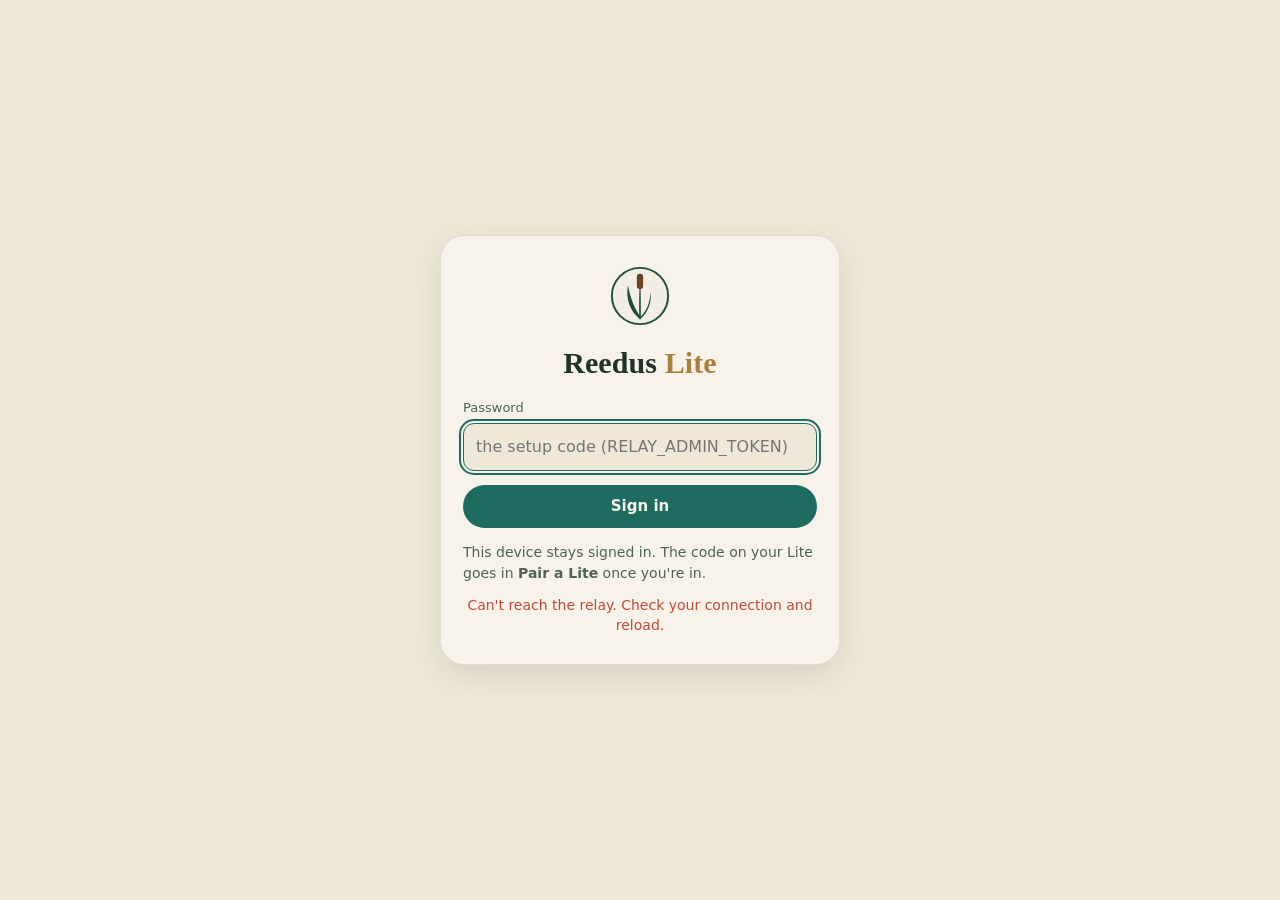
==== ReedusLiteS3/web/index.html @ 8d00c837 "mirror" ====
<!DOCTYPE html>
<html lang="en">
<head>
<meta charset="UTF-8">
<meta name="viewport" content="width=device-width, initial-scale=1.0, viewport-fit=cover">
<meta name="theme-color" content="#0C1510">
<meta name="mobile-web-app-capable" content="yes">
<meta name="apple-mobile-web-app-capable" content="yes">
<meta name="apple-mobile-web-app-status-bar-style" content="black-translucent">
<meta name="apple-mobile-web-app-title" content="Reedus Lite">
<!-- where the relay is when this page isn't served by the relay itself (e.g. reedos.vercel.app) -->
<meta name="relay" content="relay-production-228857fe.up.railway.app">
<link rel="manifest" href="manifest.webmanifest">
<link rel="icon" href="icon.svg" type="image/svg+xml">
<link rel="icon" href="favicon-32.png" type="image/png" sizes="32x32">
<!-- iPhone/iPad home screen: iOS ignores SVG here, so a 180px PNG (it rounds the corners itself) -->
<link rel="apple-touch-icon" href="apple-touch-icon.png" sizes="180x180">
<title>Reedus Lite</title>
<link rel="stylesheet" href="app.css">
</head>
<body>

<svg width="0" height="0" style="position:absolute" aria-hidden="true">
  <defs>
    <symbol id="badge" viewBox="14 14 132 132">
      <circle cx="80" cy="80" r="58" fill="#F3EEE3" stroke="#1F4D3A" stroke-width="4"/>
      <path d="M80,128 C60,112 50,88 55,58 C61,88 70,108 81,123 Z" fill="#1F4D3A"/>
      <path d="M80,128 C96,115 104,96 102,72 C100,98 92,114 79,125 Z" fill="#1F4D3A"/>
      <path d="M78.5,128 C78,104 78.2,84 79,62 L81,62 C81.8,84 82,104 81.5,128 Z" fill="#1F4D3A"/>
      <rect x="73.5" y="34" width="13" height="32" rx="6.5" fill="#6B4226"/>
    </symbol>
    <symbol id="i-home" viewBox="0 0 24 24"><path d="M5.2 9.2 4.4 3.6l4.8 3M18.8 9.2l.8-5.6-4.8 3" fill="none" stroke="currentColor" stroke-width="1.8" stroke-linejoin="round"/><rect x="3.6" y="7" width="16.8" height="13" rx="4.4" fill="none" stroke="currentColor" stroke-width="1.8"/><rect x="8" y="11.4" width="1.9" height="3.2" rx=".9" fill="currentColor"/><rect x="14.1" y="11.4" width="1.9" height="3.2" rx=".9" fill="currentColor"/></symbol>
    <symbol id="i-chat" viewBox="0 0 24 24"><path d="M5 5h14a2 2 0 0 1 2 2v8.5a2 2 0 0 1-2 2h-7.6L7 21v-3.5H5a2 2 0 0 1-2-2V7a2 2 0 0 1 2-2z" fill="none" stroke="currentColor" stroke-width="1.8" stroke-linejoin="round"/><circle cx="8.5" cy="11.3" r="1.2" fill="currentColor"/><circle cx="12" cy="11.3" r="1.2" fill="currentColor"/><circle cx="15.5" cy="11.3" r="1.2" fill="currentColor"/></symbol>
    <symbol id="i-coin" viewBox="0 0 24 24"><circle cx="12" cy="12" r="8.6" fill="none" stroke="currentColor" stroke-width="1.8"/><path d="M14.6 9.2c-.4-.9-1.4-1.5-2.6-1.5-1.5 0-2.6.8-2.6 2s1 1.7 2.6 2.1c1.7.4 2.7 1 2.7 2.2s-1.2 2.1-2.7 2.1c-1.3 0-2.4-.6-2.8-1.6M12 6v1.7M12 16.1v1.9" fill="none" stroke="currentColor" stroke-width="1.6" stroke-linecap="round"/></symbol>
    <symbol id="i-gear" viewBox="0 0 24 24"><circle cx="12" cy="12" r="3.2" fill="none" stroke="currentColor" stroke-width="1.8"/><path d="M12 2.8v2.6M12 18.6v2.6M2.8 12h2.6M18.6 12h2.6M5.5 5.5l1.9 1.9M16.6 16.6l1.9 1.9M18.5 5.5l-1.9 1.9M7.4 16.6l-1.9 1.9" stroke="currentColor" stroke-width="1.8" stroke-linecap="round"/></symbol>
    <symbol id="i-chev" viewBox="0 0 24 24"><path d="m9.5 5.5 6.5 6.5-6.5 6.5" fill="none" stroke="currentColor" stroke-width="2.2" stroke-linecap="round" stroke-linejoin="round"/></symbol>
    <symbol id="i-check" viewBox="0 0 24 24"><path d="m5.5 12.5 4.2 4.2 8.8-9.4" fill="none" stroke="currentColor" stroke-width="2.6" stroke-linecap="round" stroke-linejoin="round"/></symbol>
    <symbol id="i-x" viewBox="0 0 24 24"><path d="M6.5 6.5l11 11M17.5 6.5l-11 11" stroke="currentColor" stroke-width="2.2" stroke-linecap="round"/></symbol>
    <symbol id="i-send" viewBox="0 0 24 24"><path d="M4 12 20 4l-4 16-4-7z" fill="currentColor"/></symbol>
  </defs>
</svg>

<!-- ============ before signing in ============ -->
<div id="gate" class="gate" hidden>
  <div class="gate-card">
    <svg class="gate-badge" aria-hidden="true"><use href="#badge"/></svg>
    <h1>Reedus <span class="gold">Lite</span></h1>

    <!-- a brand-new relay -->
    <form id="g-setup" class="g-pane" hidden>
      <p class="lead">Welcome. Make the first account on this relay; it becomes the owner.</p>
      <label class="field"><span>Your name</span>
        <input id="g-setup-name" maxlength="40" autocomplete="name" placeholder="What Lite should call you"></label>
      <label class="field" id="g-setup-code-row"><span>Setup code</span>
        <input id="g-setup-code" type="password" autocomplete="off" spellcheck="false"
               placeholder="RELAY_ADMIN_TOKEN from Railway"></label>
      <button class="cta wide" type="submit">Create my account</button>
    </form>

    <!-- an invite link -->
    <form id="g-join" class="g-pane" hidden>
      <p class="lead">You've been invited to use Reedus Lite with your own account.</p>
      <label class="field"><span>Your name</span>
        <input id="g-join-name" maxlength="40" autocomplete="name" placeholder="What Lite should call you"></label>
      <button class="cta wide" type="submit">Join</button>
    </form>

    <!-- signing in -->
    <form id="g-signin" class="g-pane" hidden>
      <label class="field"><span>Password</span>
        <input id="g-owner-code" type="password" autocomplete="current-password" spellcheck="false"
               placeholder="the setup code (RELAY_ADMIN_TOKEN)"></label>
      <button class="cta wide" type="submit">Sign in</button>
      <p class="note">This device stays signed in. The code on your Lite goes in
        <b>Pair a Lite</b> once you're in.</p>
    </form>

    <p class="g-err" id="g-err" role="alert"></p>
  </div>
</div>

<!-- ============ signed in ============ -->
<div id="shell" hidden>
  <header class="top">
    <svg class="top-badge" aria-hidden="true"><use href="#badge"/></svg>
    <span class="top-word">Reedus <span class="gold">Lite</span></span>
    <span class="conn" id="conn" title="Connection to the relay"><i></i></span>
    <button class="bal-pill" id="bal-pill" data-go="credit" type="button">$0.00</button>
  </header>

  <nav class="tabs" aria-label="Sections">
    <button class="tab" data-go="home" type="button"><svg><use href="#i-home"/></svg><span>Home</span></button>
    <button class="tab" data-go="chat" type="button"><svg><use href="#i-chat"/></svg><span>Chat</span></button>
    <button class="tab" data-go="credit" type="button"><svg><use href="#i-coin"/></svg><span>Credit</span></button>
    <button class="tab" data-go="settings" type="button"><svg><use href="#i-gear"/></svg><span>Settings</span></button>
  </nav>

  <main id="main">
    <!-- HOME -->
    <section class="view" id="v-home">
      <h2 class="hello" id="hello">Hi</h2>

      <div class="card setup" id="setup" hidden>
        <div class="card-head"><h3>Getting set up</h3><span class="pill" id="setup-count"></span></div>
        <p class="note" id="setup-wait" hidden>The relay's owner is still adding its keys. You can pair your Lite now; it starts talking once they're done.</p>
        <ol class="steps" id="setup-steps"></ol>
      </div>

      <div class="row-head"><h3>Your Lites</h3><button class="cta small" id="pair-open" type="button">+ Pair a Lite</button></div>
      <div id="lites" class="lites"></div>
    </section>

    <!-- CHAT -->
    <section class="view" id="v-chat">
      <div class="chat-thread" id="thread">
        <div class="chat-empty" id="chat-empty">
          <svg aria-hidden="true"><use href="#badge"/></svg>
          <p>Type to Reedus. Same brain and memory as talking to your Lite.</p>
        </div>
      </div>
      <form class="chat-form" id="chat-form" autocomplete="off">
        <input id="chat-input" placeholder="Message Reedus" maxlength="500" enterkeyhint="send">
        <button class="send" type="submit" aria-label="Send"><svg><use href="#i-send"/></svg></button>
      </form>
    </section>

    <!-- CREDIT -->
    <section class="view" id="v-credit">
      <div class="card balance-card" id="balance-card">
        <span class="label">Credit left</span>
        <b class="big" id="balance">$0.00</b>
        <p class="note" id="balance-note">Every reply costs about a cent: thinking, his voice, and hearing you.</p>
      </div>

      <div class="card" id="pay-card">
        <h3>Add credit</h3>
        <div class="chips" id="amounts" role="group" aria-label="Amount"></div>
        <label class="switch" id="save-row" hidden><input type="checkbox" id="save-card"><span class="track"></span>
          <span>Save my card and refill automatically when I run low</span></label>
        <button class="cta gold wide" id="pay" type="button">Pay</button>
        <p class="note" id="pay-out"></p>
        <p class="note" id="pay-off" hidden></p>
      </div>

      <div class="card" id="auto-card" hidden>
        <div class="card-head"><h3>Auto refill</h3>
          <label class="switch"><input type="checkbox" id="auto-on"><span class="track"></span></label></div>
        <p class="auto-line">When I'm under <select id="auto-below" aria-label="Threshold"></select>, add <select id="auto-amount" aria-label="Amount"></select></p>
        <p class="note"><span id="card-chip"></span> · <button class="link-btn" id="card-forget" type="button">Remove card</button></p>
        <p class="warn" id="auto-failed" hidden></p>
      </div>

      <div class="card" id="manual-card" hidden>
        <h3>Add credit by hand <small>owner</small></h3>
        <p class="note">For yourself or anyone on this relay, without a card payment.</p>
        <div class="inline">
          <select id="manual-who" aria-label="Who"></select>
          <input id="manual-usd" type="number" min="1" max="1000" step="1" value="10" aria-label="Dollars">
          <button class="ghost-btn" id="manual-go" type="button">Add</button>
        </div>
      </div>

      <div class="card">
        <h3>Recent activity</h3>
        <ul class="ledger" id="ledger"></ul>
      </div>
    </section>

    <!-- SETTINGS -->
    <section class="view" id="v-settings">
      <div class="card" id="brain-card">
        <h3>AI model</h3>
        <p class="note" id="brain-now"></p>
        <div id="brain-pick">
          <label class="field"><span>Provider</span><select id="provider"></select></label>
          <label class="field"><span>Model</span><select id="model"></select></label>
          <label class="field" id="model-own-row" hidden><span>Model id</span>
            <input id="model-own" autocapitalize="off" spellcheck="false" placeholder="exact model id, e.g. claude-opus-5-5"></label>
          <p class="note" id="model-info"></p>
          <div class="inline"><button class="cta" id="brain-save" type="button">Use this model</button>
            <button class="ghost-btn small" id="model-test" type="button">Test speed</button>
            <button class="link-btn" id="models-more" type="button">Show every model my key can use</button></div>
          <p class="note" id="brain-out"></p>
        </div>
        <div class="field" id="think-row" hidden><span>Thinking before he answers</span>
          <div class="seg four" id="think-pick"><button type="button" data-val="fast">Fastest</button><button type="button" data-val="low">Low</button><button type="button" data-val="medium">Medium</button><button type="button" data-val="high">High</button></div></div>
        <p class="note" id="think-note"></p>
        <p class="note" id="brain-none" hidden>No AI key yet. The owner adds one under Service keys.</p>
      </div>

      <div class="card" id="listen-card">
        <h3>Listening</h3>
        <div class="field"><span>Mode</span>
          <div class="seg two" id="mode-pick"><button type="button" data-val="conversation">Conversation</button><button type="button" data-val="single">One question</button></div></div>
        <p class="note" id="mode-note"></p>
        <div class="field"><span>Wait after you stop talking</span>
          <div class="seg four" id="patience-pick"><button type="button" data-val="quick">Quick</button><button type="button" data-val="normal">Normal</button><button type="button" data-val="patient">Patient</button><button type="button" data-val="very">Longest</button></div></div>
        <p class="note" id="patience-note"></p>
        <div class="field"><span>Hearing his name: how sure he has to be</span>
          <label class="slider"><span>Needs</span><input type="range" min="60" max="95" step="1" id="wake-cut"><b id="wake-cut-v"></b></label></div>
        <p class="note" id="wake-note"></p>
        <p class="note" id="wake-near"></p>
        <div class="field"><span>Who he turns to</span>
          <div class="seg" id="head-pick"><button type="button" data-val="close">Close</button><button type="button" data-val="normal">Normal</button><button type="button" data-val="anyone">Anyone</button></div></div>
        <p class="note" id="head-note"></p>
      </div>

      <div class="card" id="say-card">
        <h3>Things you can say</h3>
        <p class="note">Say his name first. A phrase only counts on its own: at the start of what you say, or after a comma or "and" at the end. So "I think so" or "my search history" won't set anything off.</p>
        <dl class="says">
          <dt>Stop listening</dt><dd>&ldquo;Stop&rdquo; &middot; &ldquo;Never mind&rdquo; &middot; &ldquo;Shut up&rdquo; &middot; &ldquo;I wasn't talking to you&rdquo;</dd>
          <dt>Think hard, for one question</dt><dd>&ldquo;Think about this before you answer&rdquo; &middot; &ldquo;Think hard about this&rdquo; &middot; &ldquo;Think it through&rdquo; &middot; &ldquo;Take your time with this one&rdquo;</dd>
          <dt>Search the web, for one question</dt><dd>&ldquo;Search the internet&rdquo; &middot; &ldquo;Look it up&rdquo; &middot; &ldquo;Google it&rdquo; &middot; &ldquo;Search for&hellip;&rdquo; &middot; &ldquo;Look up&hellip;&rdquo;</dd>
          <dt>Both</dt><dd>&ldquo;Think about this before you answer and search the internet&rdquo;</dd>
          <dt>End the conversation</dt><dd>&ldquo;Bye&rdquo; &middot; &ldquo;That's all&rdquo; &middot; &ldquo;Go to sleep&rdquo;</dd>
        </dl>
        <p class="note">Say a think or search phrase on its own and he'll answer your next question that way. Or say it with the question: &ldquo;Think hard and look it up: is coffee bad for you?&rdquo; He still searches by himself when a question needs it, like scores, news or opening hours.</p>
        <p class="note bad" id="say-search-note"></p>
      </div>

      <div class="card" id="voice-card">
        <h3>Voice</h3>
        <p class="note" id="voice-now"></p>
        <label class="field"><span>Voice</span><select id="voice-pick"></select></label>
        <p class="note" id="voice-desc"></p>
        <div class="field"><span>Voice engine</span>
          <div class="seg two" id="voice-model"><button type="button" data-val="inworld-tts-2">Quality</button><button type="button" data-val="inworld-tts-2-flash">Fast</button></div></div>
        <p class="note" id="voice-model-note"></p>
        <label class="slider"><span>Speed</span><input type="range" min="0.7" max="1.3" step="0.05" id="voice-speed"><b id="voice-speed-v"></b></label>
        <div class="inline"><button class="ghost-btn" id="voice-play" type="button">&#9654; Hear it</button>
          <button class="cta" id="voice-save" type="button">Use this voice</button></div>
        <p class="note" id="voice-out"></p>
      </div>

      <div class="card" id="glance-card">
        <div class="card-head"><h3>Idle screen</h3></div>
        <label class="switch"><input type="checkbox" id="wx-on"><span class="track"></span>
          <span>Show the weather on his face while nobody's talking</span></label>
        <div id="wx-opts">
          <label class="field"><span>Where</span><input id="wx-place" maxlength="80" placeholder="Town, state (e.g. Blacksburg, VA)" autocomplete="address-level2"></label>
          <div class="inline"><div class="seg two" id="wx-unit"><button type="button" data-val="F">&deg;F</button><button type="button" data-val="C">&deg;C</button></div>
            <select id="wx-every" aria-label="How often"><option value="0">always, until you say his name</option><option value="60">every minute</option><option value="90">every 90 s</option><option value="180">every 3 min</option><option value="300">every 5 min</option></select></div>
          <button class="cta" id="wx-save" type="button">Save</button>
        </div>
        <p class="note" id="wx-out"></p>
      </div>

      <div class="card" id="keys-card" hidden>
        <h3>Service keys <small>owner</small></h3>
        <p class="note">Lite needs three things: an <b>AI key</b> to think, a <b>Gemini or OpenAI key</b> to understand speech (one Gemini key covers both), and an <b>Inworld key</b> for his voice. Every provider bills per use, so add a card on their site first.</p>
        <div class="keys" id="keys"></div>
      </div>

      <div class="card" id="people-card" hidden>
        <h3>People <small>owner</small></h3>
        <p class="note">Everyone gets their own Lites, memory and credit.</p>
        <ul class="people" id="people"></ul>
        <button class="ghost-btn" id="invite" type="button">Invite someone</button>
        <div class="invite-out" id="invite-out" hidden>
          <code id="invite-link"></code>
          <button class="ghost-btn small" id="invite-copy" type="button">Copy</button>
          <p class="note">Works once, for 7 days.</p>
        </div>
      </div>

      <div class="card" id="memory-card">
        <h3>What Reedus remembers</h3>
        <p class="note">One fact per line. He adds to this himself as you talk.</p>
        <textarea id="notes" rows="6" placeholder="Nothing yet."></textarea>
        <div class="inline"><button class="cta" id="notes-save" type="button">Save</button>
          <button class="ghost-btn danger" id="forget" type="button">Forget everything</button></div>
        <p class="note" id="notes-out"></p>
      </div>

      <div class="card">
        <h3>This device</h3>
        <div class="field"><span>Theme</span>
          <div class="seg" id="theme">
            <button type="button" data-val="auto">Auto</button><button type="button" data-val="night">Dark</button><button type="button" data-val="day">Light</button>
          </div></div>
        <p class="note" id="who"></p>
        <button class="ghost-btn" id="signout" type="button">Sign out</button>
      </div>
    </section>
  </main>

  <!-- pair a Lite -->
  <div class="sheet-bg" id="pair" hidden>
    <form class="sheet" id="pair-form">
      <div class="card-head"><h3>Pair a Lite</h3><button class="icon-btn" type="button" data-close aria-label="Close"><svg><use href="#i-x"/></svg></button></div>
      <ol class="how">
        <li>Turn your Lite on. Once it's online its face flashes <b>PAIR</b>, then shows 6 digits in two rows.</li>
        <li>Type the top row, then the bottom row.</li>
      </ol>
      <input id="pair-code" class="code-input" inputmode="numeric" maxlength="7" placeholder="000000" aria-label="Pairing code" autocomplete="off">
      <label class="field"><span>Name it</span><input id="pair-name" maxlength="40" value="Desk Lite"></label>
      <button class="cta wide" type="submit">Pair</button>
      <p class="note" id="pair-out"></p>
    </form>
  </div>

  <!-- a Lite's controls: face, head, drawing, firmware -->
  <div class="sheet-bg" id="ctl" hidden>
    <div class="sheet ctl-sheet">
      <div class="card-head"><h3 id="ctl-title">Lite</h3><button class="icon-btn" type="button" data-close aria-label="Close"><svg><use href="#i-x"/></svg></button></div>
      <div class="seg four" id="ctl-tabs">
        <button type="button" data-tab="face">Face</button><button type="button" data-tab="head">Head</button><button type="button" data-tab="draw">Draw</button><button type="button" data-tab="fw">Update</button>
      </div>
      <p class="note bad" id="ctl-offline" hidden>This Lite is offline.</p>

      <div class="ctl-pane" id="ctl-face">
        <div class="expr-grid" id="expr-grid"></div>
        <p class="note">Preview a state</p>
        <div class="inline" id="state-row">
          <button class="ghost-btn small" data-state="listening" type="button">Listening</button>
          <button class="ghost-btn small" data-state="thinking" type="button">Thinking</button>
          <button class="ghost-btn small" data-state="sleep" type="button">Asleep</button>
          <button class="ghost-btn small" data-state="idle" type="button">Normal</button>
        </div>
      </div>

      <div class="ctl-pane" id="ctl-head" hidden>
        <svg id="look-dial" viewBox="0 0 260 150" aria-label="Tap where Lite should look">
          <path class="dial-track" d="M20 130 A110 110 0 0 1 240 130"/>
          <g id="dial-ticks"></g>
          <circle class="dial-doa" id="dial-doa" cx="130" cy="20" r="7" opacity="0"/>
          <g id="dial-needle"><path class="dial-needle" d="M130 130 L130 34"/><circle cx="130" cy="34" r="6" class="dial-tip"/></g>
          <g class="dial-lite"><path d="M114 120l-3-12 9 5M146 120l3-12-9 5"/><rect x="110" y="114" width="40" height="28" rx="9"/></g>
          <text x="22" y="148" class="dial-lab">left</text><text x="238" y="148" class="dial-lab end">right</text><text x="130" y="12" class="dial-lab mid">front</text>
        </svg>
        <p class="note center" id="head-read">Drag or tap where he should look</p>
        <div class="inline center">
          <button class="ghost-btn" id="look-center" type="button">Center</button>
          <button class="ghost-btn" id="look-voice" type="button">Face the last voice</button>
        </div>
        <h3 style="margin-top:18px">Hearing check</h3>
        <p class="note">Talk to him from somewhere and watch the dot: it should land where you are. If it's off,
          stand straight in front and talk for a few seconds, then tap Set front. If left and right are swapped, tap Flip.</p>
        <p class="note center" id="hear-read">He hasn't heard anyone lately</p>
        <div class="inline center">
          <button class="ghost-btn" id="cal-front" type="button">Set front</button>
          <button class="ghost-btn" id="cal-flip" type="button">Flip left/right</button>
        </div>
        <h3 style="margin-top:18px">Turning</h3>
        <label class="switch"><input type="checkbox" id="mirror-on"><span class="track"></span>
          <span>Mirror turning</span></label>
        <p class="note">Turn this on if the dot lands on you but he swings his head the other way. It only flips the
          neck; what he hears stays the same. Saved on the Lite.</p>
      </div>

      <div class="ctl-pane" id="ctl-draw" hidden>
        <div class="draw-top">
          <canvas id="pix" width="320" height="320" aria-label="16 by 16 drawing"></canvas>
          <div class="palette" id="palette"></div>
        </div>
        <div class="inline tools" id="tools">
          <button class="ghost-btn small on" data-tool="pen" type="button">Pen</button>
          <button class="ghost-btn small" data-tool="erase" type="button">Eraser</button>
          <button class="ghost-btn small" data-tool="fill" type="button">Fill</button>
          <button class="ghost-btn small" id="pix-clear" type="button">Clear</button>
          <input type="color" id="pix-color" value="#8ff5e2" aria-label="Custom color">
        </div>
        <div class="frames" id="frames"></div>
        <div class="inline">
          <button class="ghost-btn small" id="fr-add" type="button">+ Frame</button>
          <button class="ghost-btn small" id="fr-dup" type="button">Duplicate</button>
          <button class="ghost-btn small danger" id="fr-del" type="button">Delete frame</button>
          <button class="ghost-btn small" id="fr-play" type="button">&#9654; Preview</button>
        </div>
        <label class="slider"><span>Speed</span><input type="range" min="1" max="20" id="fr-fps" value="6"><b id="fr-fps-v">6 fps</b></label>
        <div class="inline">
          <select id="art-hold" aria-label="How long"><option value="10">for 10 s</option><option value="30" selected>for 30 s</option><option value="120">for 2 min</option><option value="0">until I clear it</option></select>
          <select id="art-preset" aria-label="Animations"><option value="">Animations…</option></select>
        </div>
        <div class="inline">
          <button class="cta" id="art-send" type="button">Show on Lite</button>
          <button class="ghost-btn" id="art-clear" type="button">Back to his face</button>
        </div>
        <div class="inline">
          <select id="art-saved" aria-label="Saved drawings"><option value="">My drawings…</option></select>
          <button class="ghost-btn small" id="art-save" type="button">Save</button>
          <button class="ghost-btn small danger" id="art-del" type="button">Delete</button>
        </div>
      </div>

      <div class="ctl-pane" id="ctl-fw" hidden>
        <p class="note" id="fw-now"></p>
        <div class="inline"><button class="cta" id="fw-latest" type="button">Get the latest build</button>
          <label class="ghost-btn file-btn">Upload firmware.bin<input type="file" id="fw-file" accept=".bin"></label></div>
        <p class="note" id="fw-ready"></p>
        <button class="cta gold wide" id="fw-install" type="button" hidden>Install on this Lite</button>
        <div class="bar" id="fw-bar" hidden><i></i></div>
        <p class="note" id="fw-out"></p>
        <p class="note">He shows a progress bar on his face, then restarts on the new firmware (about a minute). If anything goes wrong he keeps the firmware he has.</p>
      </div>
    </div>
  </div>

  <div id="toasts" aria-live="polite"></div>
</div>

<div id="boot" class="boot"><svg aria-hidden="true"><use href="#badge"/></svg></div>

<script src="app.js"></script>
</body>
</html>
---- ReedusLiteS3/web/app.css ----
/* Reedus Lite: the website the relay serves. one column, phone first. */

:root {
  --ease: cubic-bezier(.2, .8, .2, 1);
  --r: 18px;
  --r-sm: 11px;
  --serif: "Iowan Old Style", Georgia, "Times New Roman", serif;
  --sans: "Segoe UI Variable Text", "Segoe UI", system-ui, -apple-system, Roboto, sans-serif;
  --mono: Consolas, "Cascadia Mono", ui-monospace, monospace;
  --safe-b: env(safe-area-inset-bottom, 0px);
  --safe-t: env(safe-area-inset-top, 0px);

  --bg0: #0C1510; --bg1: #132019; --bg2: #1A2B21; --bg3: #223829;
  --line: rgba(242, 237, 220, .09); --line-hi: rgba(242, 237, 220, .18);
  --ink: #F2EDDC; --ink-dim: #A9B2A2; --ink-faint: #6E7A6E;
  --accent: #2C7468; --accent-hi: #7FD9C8;
  --gold: #C9A15C; --red: #E06A58; --ok: #7FB68F;
  --on-accent: #F2EDDC;
  --shadow: 0 10px 30px rgba(0, 0, 0, .35);
  color-scheme: dark;
}
body[data-theme="day"] {
  --bg0: #EEE8D9; --bg1: #F7F3EA; --bg2: #FFFDF8; --bg3: #EAE3D3;
  --line: rgba(31, 77, 58, .12); --line-hi: rgba(31, 77, 58, .26);
  --ink: #1F3327; --ink-dim: #4E6354; --ink-faint: #8B9A8D;
  --accent: #1E6B5F; --accent-hi: #1E6B5F;
  --gold: #A97F3D; --red: #C24A3A; --ok: #2E7050;
  --on-accent: #F7F3EA;
  --shadow: 0 10px 30px rgba(60, 50, 20, .12);
  color-scheme: light;
}

* { margin: 0; padding: 0; box-sizing: border-box; -webkit-tap-highlight-color: transparent; }
html, body { min-height: 100%; }
body { background: var(--bg0); color: var(--ink); font: 15px/1.45 var(--sans); -webkit-font-smoothing: antialiased; }
h1, h2, h3 { font-family: var(--serif); font-weight: 600; letter-spacing: .1px; }
h3 { font-size: 17px; }
h3 small { font: 12px var(--sans); color: var(--ink-faint); margin-left: 6px; text-transform: uppercase; letter-spacing: .6px; }
.gold { color: var(--gold); }
[hidden] { display: none !important; }
button { font: inherit; color: inherit; background: none; border: 0; cursor: pointer; }
button:disabled { opacity: .45; cursor: default; }
input, select, textarea { font: inherit; color: var(--ink); background: var(--bg0); border: 1px solid var(--line-hi);
  border-radius: var(--r-sm); padding: 11px 12px; width: 100%; min-width: 0; outline: none; transition: border-color .15s; }
input:focus, select:focus, textarea:focus { border-color: var(--accent-hi); }
textarea { resize: vertical; line-height: 1.5; }
select { appearance: none; background-image: linear-gradient(45deg, transparent 50%, var(--ink-dim) 50%), linear-gradient(135deg, var(--ink-dim) 50%, transparent 50%);
  background-position: calc(100% - 18px) 50%, calc(100% - 13px) 50%; background-size: 5px 5px; background-repeat: no-repeat; padding-right: 32px; }
code { font-family: var(--mono); font-size: .92em; background: var(--bg0); padding: 2px 6px; border-radius: 6px; word-break: break-all; }
:focus-visible { outline: 2px solid var(--accent-hi); outline-offset: 2px; }
svg use { pointer-events: none; }

/* ---------- buttons ---------- */
.cta { background: var(--accent); color: var(--on-accent); font-weight: 600; padding: 11px 18px; border-radius: 999px;
  transition: transform .15s var(--ease), filter .15s; white-space: nowrap; }
.cta:hover:not(:disabled) { filter: brightness(1.1); }
.cta:active:not(:disabled) { transform: scale(.97); }
.cta.gold { background: var(--gold); color: #1A1407; }
.cta.small { padding: 7px 14px; font-size: 14px; }
.wide { width: 100%; }
.ghost-btn { border: 1px solid var(--line-hi); padding: 9px 16px; border-radius: 999px; font-weight: 500; transition: background .15s; white-space: nowrap; }
.ghost-btn:hover:not(:disabled) { background: var(--bg3); }
.ghost-btn.small { padding: 5px 12px; font-size: 13px; }
.ghost-btn.danger { color: var(--red); }
.ghost-btn.confirm, .link-btn.confirm { background: var(--red); color: #fff; border-color: var(--red); }
.link-btn { color: var(--accent-hi); text-decoration: underline; text-underline-offset: 3px; padding: 4px 0; font-size: 14px; }
.icon-btn { width: 34px; height: 34px; border-radius: 50%; display: grid; place-items: center; color: var(--ink-dim); }
.icon-btn:hover { background: var(--bg3); }
.icon-btn svg { width: 18px; height: 18px; }
.busy { position: relative; color: transparent !important; }
.busy::after { content: ""; position: absolute; inset: 0; margin: auto; width: 16px; height: 16px; border-radius: 50%;
  border: 2px solid var(--on-accent); border-right-color: transparent; animation: spin .7s linear infinite; }
.ghost-btn.busy::after { border-color: var(--ink); border-right-color: transparent; }
@keyframes spin { to { transform: rotate(360deg); } }

/* ---------- boot + gate ---------- */
.boot { position: fixed; inset: 0; display: grid; place-items: center; background: var(--bg0); z-index: 50; transition: opacity .3s; }
.boot svg { width: 72px; height: 72px; animation: breathe 1.6s ease-in-out infinite; }
.boot.gone { opacity: 0; pointer-events: none; }
@keyframes breathe { 50% { transform: scale(.92); opacity: .7; } }

.gate { min-height: 100vh; min-height: 100dvh; display: grid; place-items: center; padding: 24px 16px; }
.gate-card { width: 100%; max-width: 400px; background: var(--bg1); border: 1px solid var(--line); border-radius: 24px;
  padding: 28px 22px; box-shadow: var(--shadow); text-align: center; animation: rise .4s var(--ease); }
.gate-badge { width: 64px; height: 64px; }
.gate-card h1 { font-size: 30px; margin: 6px 0 14px; }
.g-pane { display: grid; gap: 14px; text-align: left; }
.g-pane .lead { color: var(--ink-dim); text-align: center; }
.g-pane .link-btn { justify-self: center; }
#g-owner { display: grid; gap: 10px; }
.g-err { color: var(--red); min-height: 1.4em; margin-top: 12px; font-size: 14px; }
.code-input { font: 600 30px var(--mono); letter-spacing: 10px; text-align: center; padding: 14px 8px; }
.code-input::placeholder { color: var(--ink-faint); opacity: .5; }

/* ---------- shell ---------- */
#shell { max-width: 680px; margin: 0 auto; padding: calc(var(--safe-t) + 8px) 16px calc(var(--safe-b) + 90px); }
.top { display: flex; align-items: center; gap: 10px; padding: 8px 0 14px; }
.top-badge { width: 32px; height: 32px; }
.top-word { font: 600 19px var(--serif); flex: 1; }
.conn i { display: block; width: 9px; height: 9px; border-radius: 50%; background: var(--ink-faint); }
.conn.on i { background: var(--ok); box-shadow: 0 0 0 4px color-mix(in srgb, var(--ok) 20%, transparent); }
.conn.bad i { background: var(--red); }
.bal-pill { font-weight: 600; font-size: 14px; padding: 6px 12px; border-radius: 999px; background: var(--bg2); border: 1px solid var(--line); }
.bal-pill.low { color: var(--red); border-color: color-mix(in srgb, var(--red) 40%, transparent); }

.tabs { position: fixed; z-index: 10; left: 0; right: 0; bottom: 0; display: flex; justify-content: center; gap: 4px;
  padding: 8px 8px calc(var(--safe-b) + 8px); background: color-mix(in srgb, var(--bg1) 88%, transparent);
  backdrop-filter: blur(14px); -webkit-backdrop-filter: blur(14px); border-top: 1px solid var(--line); }
.tab { flex: 1; max-width: 140px; display: grid; justify-items: center; gap: 3px; padding: 6px 4px; border-radius: 14px;
  color: var(--ink-faint); font-size: 12px; font-weight: 600; transition: color .15s, background .15s; }
.tab svg { width: 23px; height: 23px; }
.tab.on { color: var(--accent-hi); background: var(--bg2); }
@media (min-width: 760px) {
  #shell { padding-bottom: 40px; }
  .tabs { position: sticky; top: 0; bottom: auto; border: 1px solid var(--line); border-radius: 999px; padding: 5px; margin-bottom: 18px; }
  .tab { grid-auto-flow: column; align-items: center; gap: 8px; font-size: 14px; padding: 8px 10px; border-radius: 999px; }
  .tab svg { width: 19px; height: 19px; }
}

.view { display: none; gap: 14px; }
.view.on { display: grid; animation: rise .3s var(--ease); }
@keyframes rise { from { opacity: 0; transform: translateY(8px); } }

.card { background: var(--bg1); border: 1px solid var(--line); border-radius: var(--r); padding: 18px; display: grid; gap: 12px; align-content: start; }
.card-head, .row-head { display: flex; align-items: center; justify-content: space-between; gap: 10px; }
.row-head { margin-top: 6px; }
.hello { font-size: 26px; margin: 2px 0 2px; }
.note { color: var(--ink-dim); font-size: 14px; }
.note:empty { display: none; }
.note.bad { color: var(--red); }
.warn { color: var(--red); font-size: 14px; }
.pill { font-size: 12px; font-weight: 700; padding: 3px 10px; border-radius: 999px; background: color-mix(in srgb, var(--gold) 20%, transparent); color: var(--gold); }
.pill.done { background: color-mix(in srgb, var(--ok) 20%, transparent); color: var(--ok); }
.field { display: grid; gap: 6px; }
.field > span { font-size: 13px; color: var(--ink-dim); font-weight: 500; }
.inline { display: flex; gap: 10px; align-items: center; flex-wrap: wrap; }
/* a block of fields inside a card: same spacing as the card itself, so the button row
   doesn't sit jammed against the select above it */
#brain-pick { display: grid; gap: 12px; }
.says { margin: 0; display: grid; gap: 4px; }
.says dt { font-size: 14px; font-weight: 600; margin-top: 6px; }
.says dt:first-child { margin-top: 0; }
.says dd { margin: 0; font-size: 14px; color: var(--ink-dim); line-height: 1.45; }
.inline input[type=number] { width: 90px; }
.inline select { flex: 1; min-width: 120px; }

/* ---------- setup steps ---------- */
.steps { list-style: none; display: grid; gap: 6px; }
.steps button { width: 100%; display: grid; grid-template-columns: 28px 1fr 18px; align-items: center; gap: 12px;
  padding: 10px 8px; border-radius: 12px; text-align: left; transition: background .15s; }
.steps button:hover { background: var(--bg2); }
.steps .dot { width: 28px; height: 28px; border-radius: 50%; display: grid; place-items: center; border: 2px solid var(--line-hi);
  font-size: 13px; font-weight: 700; color: var(--ink-dim); }
.steps .done .dot { background: var(--ok); border-color: var(--ok); color: var(--bg0); }
.steps .dot svg { width: 16px; height: 16px; }
.steps b { display: block; font-weight: 600; }
.steps .done b { color: var(--ink-dim); }
.steps small { color: var(--ink-faint); font-size: 13px; }
.steps .chev { width: 16px; height: 16px; color: var(--ink-faint); }
.setup.complete { display: none; }

/* ---------- Lites ---------- */
.lites { display: grid; gap: 12px; }
.lite { position: relative; }
.lite-head { display: flex; align-items: center; gap: 12px; }
.lite-face { width: 46px; height: 46px; border-radius: 14px; background: var(--bg0); display: grid; place-items: center; color: var(--ink-faint); flex: none; }
.lite-face svg { width: 28px; height: 28px; }
.lite.on .lite-face { color: var(--accent-hi); background: color-mix(in srgb, var(--accent) 25%, var(--bg0)); }
.lite-text { flex: 1; min-width: 0; }
.lite-text b { display: block; font-size: 16px; overflow: hidden; text-overflow: ellipsis; white-space: nowrap; }
.lite-text small { color: var(--ink-dim); font-size: 13px; }
.lite-menu { display: flex; gap: 4px; }
.empty { text-align: center; padding: 26px 18px; color: var(--ink-dim); }
.empty svg { width: 44px; height: 44px; color: var(--ink-faint); margin-bottom: 6px; }

input[type=range] { -webkit-appearance: none; appearance: none; height: 6px; padding: 0; border: 0; border-radius: 999px;
  background: linear-gradient(90deg, var(--accent-hi) var(--fill, 50%), var(--bg3) var(--fill, 50%)); }
input[type=range]::-webkit-slider-thumb { -webkit-appearance: none; width: 20px; height: 20px; border-radius: 50%; background: var(--ink); border: 3px solid var(--accent); cursor: pointer; }
input[type=range]::-moz-range-thumb { width: 16px; height: 16px; border-radius: 50%; background: var(--ink); border: 3px solid var(--accent); cursor: pointer; }
.slider { display: grid; grid-template-columns: 110px 1fr 44px; align-items: center; gap: 10px; font-size: 14px; color: var(--ink-dim); }
.slider b { text-align: right; color: var(--ink); font-weight: 600; font-size: 13px; }

/* ---------- chat ---------- */
#v-chat.on { display: flex; flex-direction: column; min-height: calc(100dvh - 190px); }
.chat-thread { flex: 1; display: flex; flex-direction: column; gap: 10px; padding-bottom: 12px; }
.chat-empty { margin: auto; text-align: center; color: var(--ink-dim); max-width: 300px; padding: 40px 0; }
.chat-empty svg { width: 56px; height: 56px; margin-bottom: 10px; opacity: .9; }
.msg { max-width: 82%; padding: 10px 14px; border-radius: 18px; white-space: pre-wrap; word-wrap: break-word; animation: rise .25s var(--ease); }
.msg.me { align-self: flex-end; background: var(--accent); color: var(--on-accent); border-bottom-right-radius: 6px; }
.msg.him { align-self: flex-start; background: var(--bg2); border-bottom-left-radius: 6px; }
.msg.him.bad { color: var(--red); }
.msg.typing { color: var(--ink-faint); letter-spacing: 3px; }
.msg small { display: block; font-size: 11px; opacity: .6; margin-top: 3px; }
.chat-form { position: sticky; bottom: calc(var(--safe-b) + 84px); display: flex; gap: 8px; padding: 8px; background: var(--bg1);
  border: 1px solid var(--line); border-radius: 999px; box-shadow: var(--shadow); }
.chat-form input { border: 0; background: transparent; padding: 8px 12px; }
.send { width: 42px; height: 42px; flex: none; border-radius: 50%; background: var(--accent); color: var(--on-accent); display: grid; place-items: center; }
.send svg { width: 18px; height: 18px; }
@media (min-width: 760px) { .chat-form { bottom: 16px; } #v-chat.on { min-height: calc(100dvh - 150px); } }

/* ---------- credit ---------- */
.balance-card { text-align: center; padding: 26px 18px; }
.balance-card .label { font-size: 13px; color: var(--ink-dim); text-transform: uppercase; letter-spacing: .8px; font-weight: 600; }
.balance-card .big { font: 600 46px var(--serif); line-height: 1.1; }
.balance-card.low .big { color: var(--red); }
.chips { display: grid; grid-template-columns: repeat(4, 1fr); gap: 8px; }
.chip { padding: 12px 0; border-radius: 14px; border: 1px solid var(--line-hi); font-weight: 600; font-size: 16px; transition: all .15s; }
.chip.on { background: color-mix(in srgb, var(--gold) 18%, transparent); border-color: var(--gold); color: var(--gold); }
.switch { display: flex; align-items: center; gap: 12px; cursor: pointer; font-size: 14px; color: var(--ink-dim); }
.switch input { position: absolute; opacity: 0; pointer-events: none; }
.switch .track { width: 44px; height: 26px; flex: none; border-radius: 999px; background: var(--bg3); position: relative; transition: background .2s; }
.switch .track::after { content: ""; position: absolute; top: 3px; left: 3px; width: 20px; height: 20px; border-radius: 50%; background: var(--ink); transition: transform .2s var(--ease); }
.switch input:checked + .track { background: var(--accent); }
.switch input:checked + .track::after { transform: translateX(18px); }
.switch input:focus-visible + .track { outline: 2px solid var(--accent-hi); outline-offset: 2px; }
.auto-line { display: flex; align-items: center; gap: 8px; flex-wrap: wrap; font-size: 15px; }
.auto-line select { width: auto; padding: 7px 30px 7px 10px; }
#auto-card.off .auto-line { opacity: .5; }
.ledger { list-style: none; display: grid; }
.ledger li { display: flex; justify-content: space-between; gap: 12px; padding: 9px 0; border-bottom: 1px solid var(--line); font-size: 14px; }
.ledger li:last-child { border: 0; }
.ledger .what { color: var(--ink-dim); min-width: 0; overflow: hidden; text-overflow: ellipsis; white-space: nowrap; }
.ledger .amt { font-weight: 600; font-variant-numeric: tabular-nums; flex: none; }
.ledger .amt.in { color: var(--ok); }
.ledger .none { color: var(--ink-faint); }

/* ---------- settings ---------- */
.keys { display: grid; gap: 8px; }
.key { border: 1px solid var(--line); border-radius: 14px; overflow: hidden; }
.key > button { width: 100%; display: grid; grid-template-columns: 1fr auto 16px; gap: 10px; align-items: center; padding: 12px 14px; text-align: left; }
.key > button:hover { background: var(--bg2); }
.key b { font-weight: 600; }
.key small { display: block; color: var(--ink-faint); font-size: 12px; }
.key .state { font-size: 12px; font-weight: 600; color: var(--ink-faint); }
.key .state.set { color: var(--ok); }
.key .chev { width: 16px; height: 16px; color: var(--ink-faint); transition: transform .2s; }
.key.open .chev { transform: rotate(90deg); }
.key-body { display: grid; gap: 12px; padding: 4px 14px 16px; }
.key-body ol { padding-left: 20px; display: grid; gap: 4px; color: var(--ink-dim); font-size: 14px; }
.key-body .links { display: flex; gap: 8px; flex-wrap: wrap; }
.key-body .links a { color: var(--accent-hi); font-size: 14px; }
.people { list-style: none; display: grid; }
.people li { display: flex; justify-content: space-between; align-items: center; gap: 10px; padding: 9px 0; border-bottom: 1px solid var(--line); font-size: 14px; }
.people li:last-child { border: 0; }
.people .owner { font-size: 11px; color: var(--gold); margin-left: 6px; text-transform: uppercase; font-weight: 700; letter-spacing: .5px; }
.invite-out, .login-out { display: grid; gap: 8px; }
.login-digits { font: 600 38px var(--mono); letter-spacing: 8px; }
.seg { display: grid; grid-template-columns: repeat(3, 1fr); gap: 4px; padding: 4px; background: var(--bg0); border-radius: 999px; }
.seg button { padding: 7px; border-radius: 999px; font-size: 14px; color: var(--ink-dim); }
.seg button.on { background: var(--bg3); color: var(--ink); font-weight: 600; }

/* ---------- pair sheet ---------- */
.sheet-bg { position: fixed; inset: 0; z-index: 30; background: rgba(0, 0, 0, .55); display: grid; align-items: end; justify-items: center; animation: fade .2s; }
@keyframes fade { from { opacity: 0; } }
.sheet { width: 100%; max-width: 480px; background: var(--bg1); border-radius: 24px 24px 0 0; padding: 18px 18px calc(var(--safe-b) + 22px);
  display: grid; gap: 14px; animation: up .3s var(--ease); }
@keyframes up { from { transform: translateY(40px); opacity: 0; } }
@media (min-width: 760px) { .sheet-bg { align-items: center; } .sheet { border-radius: 24px; } }
.how { padding-left: 20px; color: var(--ink-dim); display: grid; gap: 4px; font-size: 14px; }

/* ---------- toasts ---------- */
#toasts { position: fixed; left: 0; right: 0; bottom: calc(var(--safe-b) + 96px); display: grid; justify-items: center; gap: 8px; z-index: 40; pointer-events: none; padding: 0 16px; }
.toast { background: var(--ink); color: var(--bg0); padding: 10px 16px; border-radius: 999px; font-size: 14px; font-weight: 500; box-shadow: var(--shadow);
  animation: up .25s var(--ease); max-width: 100%; }
.toast.out { opacity: 0; transition: opacity .3s; }
@media (min-width: 760px) { #toasts { bottom: 24px; } }

@media (prefers-reduced-motion: reduce) { *, *::before, *::after { animation: none !important; transition: none !important; } }

/* sign-in: the owner box first, then the other-device code */
.g-box { display: grid; gap: 12px; padding: 14px; border: 1px solid var(--line-hi); border-radius: 16px; background: var(--bg2); }
.g-or { display: flex; align-items: center; gap: 10px; color: var(--ink-faint); font-size: 13px; }
.g-or::before, .g-or::after { content: ""; flex: 1; height: 1px; background: var(--line); }

/* iPhone: Safari zooms the page into any field under 16px when you tap it */
input, select, textarea { font-size: 16px; }
.code-input { font-size: 30px; }

/* ---------- a Lite's controls ---------- */
.lite-menu { display: flex; gap: 6px; flex-wrap: wrap; justify-content: flex-end; }
.ctl-sheet { max-height: calc(100dvh - 24px); overflow-y: auto; overscroll-behavior: contain; }
.seg.four { grid-template-columns: repeat(4, 1fr); }
.seg.two { grid-template-columns: repeat(2, 1fr); min-width: 120px; }
.seg button[hidden] { display: none !important; }
.ctl-pane { display: grid; gap: 12px; }
.center { text-align: center; justify-content: center; }
.expr-grid { display: grid; grid-template-columns: repeat(auto-fill, minmax(72px, 1fr)); gap: 8px; }
.expr { display: grid; justify-items: center; gap: 2px; padding: 10px 4px; border-radius: 14px; border: 1px solid var(--line-hi);
  background: var(--bg2); transition: transform .12s var(--ease), background .15s; }
.expr:hover { background: var(--bg3); }
.expr:active { transform: scale(.94); }
.expr .e { font-size: 24px; line-height: 1.1; }
.expr small { font-size: 12px; color: var(--ink-dim); }

#look-dial { width: 100%; max-width: 360px; justify-self: center; touch-action: none; cursor: pointer; user-select: none; }
.dial-track { fill: none; stroke: var(--bg3); stroke-width: 14; stroke-linecap: round; }
.dial-tick { stroke: var(--ink-faint); stroke-width: 1.5; }
.dial-tick.major { stroke: var(--ink-dim); stroke-width: 2.2; }
#dial-needle { transform-origin: 130px 130px; transition: transform .35s var(--ease); }
.dial-needle { stroke: var(--accent-hi); stroke-width: 3.5; stroke-linecap: round; }
.dial-tip { fill: var(--accent-hi); }
.dial-doa { fill: var(--gold); transition: cx .3s, cy .3s, opacity .3s; }
.dial-lite path { fill: none; stroke: var(--red); stroke-width: 2.4; stroke-linejoin: round; }
.dial-lite rect { fill: var(--bg2); stroke: var(--ink-dim); stroke-width: 2; }
.dial-lab { fill: var(--ink-faint); font: 11px var(--sans); }
.dial-lab.end { text-anchor: end; } .dial-lab.mid { text-anchor: middle; }

.draw-top { display: grid; grid-template-columns: 1fr auto; gap: 10px; align-items: start; }
#pix { width: 100%; max-width: 340px; aspect-ratio: 1; border-radius: 14px; touch-action: none; image-rendering: pixelated;
  background: #050806; border: 1px solid var(--line-hi); cursor: crosshair; }
.palette { display: grid; grid-template-columns: repeat(2, 30px); gap: 6px; }
.sw { width: 30px; height: 30px; border-radius: 50%; border: 2px solid transparent; box-shadow: inset 0 0 0 1px rgba(0,0,0,.25); }
.sw.on { border-color: var(--ink); transform: scale(1.08); }
.tools .on { background: var(--bg3); border-color: var(--accent-hi); color: var(--accent-hi); }
#pix-color { width: 42px; height: 32px; padding: 2px; border-radius: 10px; cursor: pointer; }
.frames { display: flex; gap: 6px; overflow-x: auto; padding-bottom: 2px; }
.frame { flex: none; padding: 3px; border-radius: 8px; border: 2px solid var(--line-hi); background: #050806; }
.frame.on { border-color: var(--gold); }
.frame canvas { display: block; width: 40px; height: 40px; image-rendering: pixelated; }

.file-btn { position: relative; overflow: hidden; display: inline-block; cursor: pointer; }
.file-btn input { position: absolute; inset: 0; opacity: 0; cursor: pointer; }
.file-btn:has(input:disabled) { opacity: .45; cursor: default; }
.bar { height: 10px; border-radius: 999px; background: var(--bg3); overflow: hidden; }
.bar i { display: block; height: 100%; width: 0; background: var(--accent-hi); transition: width .5s var(--ease); }
#wx-opts { display: grid; gap: 12px; }
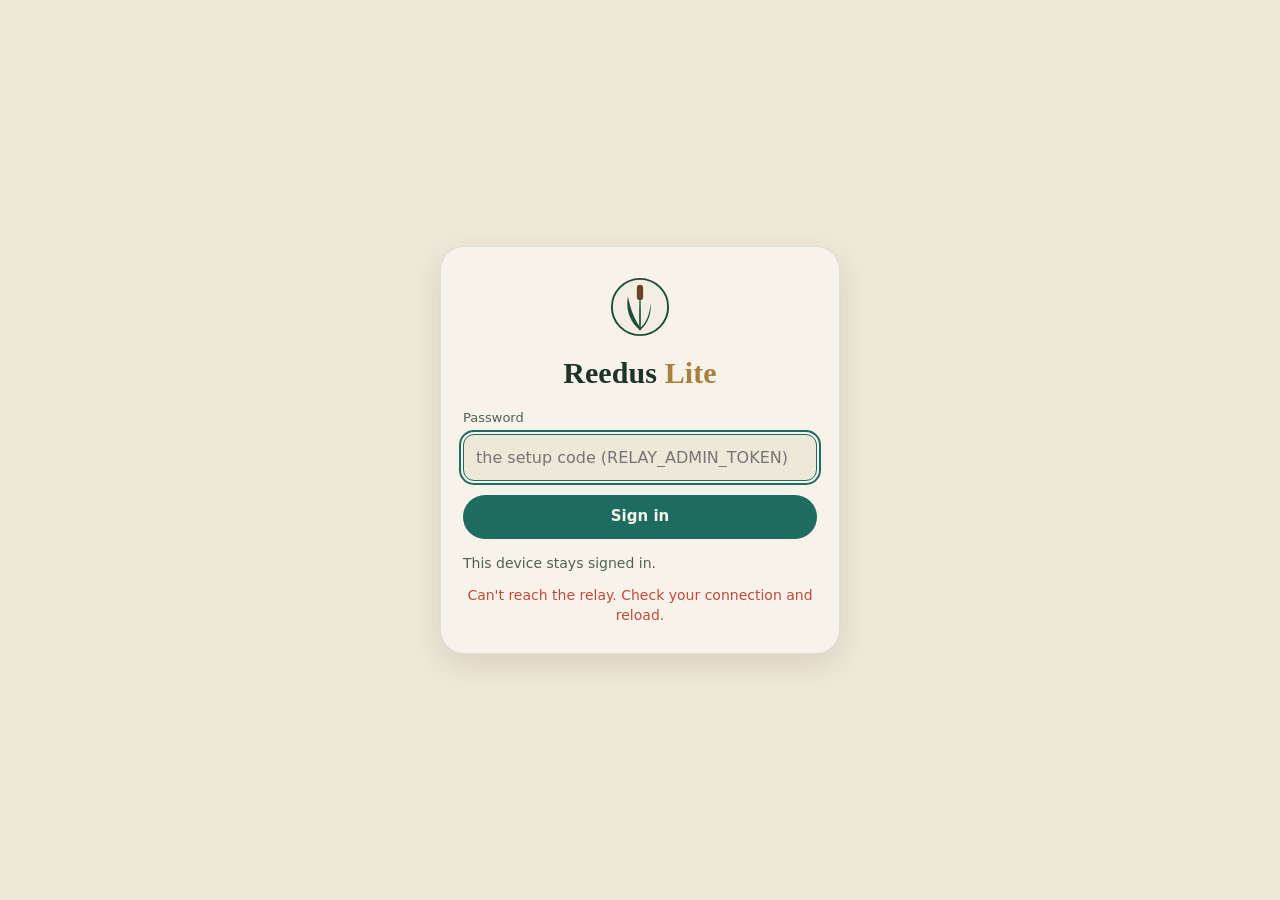
==== commit ddf97a8f: "trim app text" ====
--- a/ReedusLiteS3/web/index.html
+++ b/ReedusLiteS3/web/index.html
@@ -48,7 +48,7 @@
 
     <!-- a brand-new relay -->
     <form id="g-setup" class="g-pane" hidden>
-      <p class="lead">Welcome. Make the first account on this relay; it becomes the owner.</p>
+      <p class="lead">Make the first account. It becomes the owner.</p>
       <label class="field"><span>Your name</span>
         <input id="g-setup-name" maxlength="40" autocomplete="name" placeholder="What Lite should call you"></label>
       <label class="field" id="g-setup-code-row"><span>Setup code</span>
@@ -59,7 +59,7 @@
 
     <!-- an invite link -->
     <form id="g-join" class="g-pane" hidden>
-      <p class="lead">You've been invited to use Reedus Lite with your own account.</p>
+      <p class="lead">You're invited to Reedus Lite.</p>
       <label class="field"><span>Your name</span>
         <input id="g-join-name" maxlength="40" autocomplete="name" placeholder="What Lite should call you"></label>
       <button class="cta wide" type="submit">Join</button>
@@ -71,8 +71,7 @@
         <input id="g-owner-code" type="password" autocomplete="current-password" spellcheck="false"
                placeholder="the setup code (RELAY_ADMIN_TOKEN)"></label>
       <button class="cta wide" type="submit">Sign in</button>
-      <p class="note">This device stays signed in. The code on your Lite goes in
-        <b>Pair a Lite</b> once you're in.</p>
+      <p class="note">This device stays signed in.</p>
     </form>
 
     <p class="g-err" id="g-err" role="alert"></p>
@@ -102,7 +101,7 @@
 
       <div class="card setup" id="setup" hidden>
         <div class="card-head"><h3>Getting set up</h3><span class="pill" id="setup-count"></span></div>
-        <p class="note" id="setup-wait" hidden>The relay's owner is still adding its keys. You can pair your Lite now; it starts talking once they're done.</p>
+        <p class="note" id="setup-wait" hidden>The owner is still adding keys. You can pair your Lite now.</p>
         <ol class="steps" id="setup-steps"></ol>
       </div>
 
@@ -115,7 +114,7 @@
       <div class="chat-thread" id="thread">
         <div class="chat-empty" id="chat-empty">
           <svg aria-hidden="true"><use href="#badge"/></svg>
-          <p>Type to Reedus. Same brain and memory as talking to your Lite.</p>
+          <p>Type to Reedus. Same brain and memory as your Lite.</p>
         </div>
       </div>
       <form class="chat-form" id="chat-form" autocomplete="off">
@@ -129,14 +128,14 @@
       <div class="card balance-card" id="balance-card">
         <span class="label">Credit left</span>
         <b class="big" id="balance">$0.00</b>
-        <p class="note" id="balance-note">Every reply costs about a cent: thinking, his voice, and hearing you.</p>
+        <p class="note" id="balance-note">About a cent per reply.</p>
       </div>
 
       <div class="card" id="pay-card">
         <h3>Add credit</h3>
         <div class="chips" id="amounts" role="group" aria-label="Amount"></div>
         <label class="switch" id="save-row" hidden><input type="checkbox" id="save-card"><span class="track"></span>
-          <span>Save my card and refill automatically when I run low</span></label>
+          <span>Save my card and refill when I run low</span></label>
         <button class="cta gold wide" id="pay" type="button">Pay</button>
         <p class="note" id="pay-out"></p>
         <p class="note" id="pay-off" hidden></p>
@@ -152,7 +151,7 @@
 
       <div class="card" id="manual-card" hidden>
         <h3>Add credit by hand <small>owner</small></h3>
-        <p class="note">For yourself or anyone on this relay, without a card payment.</p>
+        <p class="note">For anyone on this relay, no card needed.</p>
         <div class="inline">
           <select id="manual-who" aria-label="Who"></select>
           <input id="manual-usd" type="number" min="1" max="1000" step="1" value="10" aria-label="Dollars">
@@ -168,6 +167,15 @@
 
     <!-- SETTINGS -->
     <section class="view" id="v-settings">
+      <div class="card" id="persona-card">
+        <h3>Personality</h3>
+        <div class="persona-grid" id="persona-pick" role="group" aria-label="Personality"></div>
+        <p class="note" id="persona-note"></p>
+        <label class="switch"><input type="checkbox" id="persona-voice"><span class="track"></span>
+          <span>Modes change his voice</span></label>
+        <p class="note">Or say &ldquo;switch to mean mode&rdquo; or &ldquo;back to normal&rdquo;.</p>
+      </div>
+
       <div class="card" id="brain-card">
         <h3>AI model</h3>
         <p class="note" id="brain-now"></p>
@@ -175,17 +183,17 @@
           <label class="field"><span>Provider</span><select id="provider"></select></label>
           <label class="field"><span>Model</span><select id="model"></select></label>
           <label class="field" id="model-own-row" hidden><span>Model id</span>
-            <input id="model-own" autocapitalize="off" spellcheck="false" placeholder="exact model id, e.g. claude-opus-5-5"></label>
+            <input id="model-own" autocapitalize="off" spellcheck="false" placeholder="e.g. claude-opus-5-5"></label>
           <p class="note" id="model-info"></p>
           <div class="inline"><button class="cta" id="brain-save" type="button">Use this model</button>
             <button class="ghost-btn small" id="model-test" type="button">Test speed</button>
-            <button class="link-btn" id="models-more" type="button">Show every model my key can use</button></div>
+            <button class="link-btn" id="models-more" type="button">Show all models</button></div>
           <p class="note" id="brain-out"></p>
         </div>
         <div class="field" id="think-row" hidden><span>Thinking before he answers</span>
           <div class="seg four" id="think-pick"><button type="button" data-val="fast">Fastest</button><button type="button" data-val="low">Low</button><button type="button" data-val="medium">Medium</button><button type="button" data-val="high">High</button></div></div>
         <p class="note" id="think-note"></p>
-        <p class="note" id="brain-none" hidden>No AI key yet. The owner adds one under Service keys.</p>
+        <p class="note" id="brain-none" hidden>No AI key yet. The owner adds it under Service keys.</p>
       </div>
 
       <div class="card" id="listen-card">
@@ -196,10 +204,15 @@
         <div class="field"><span>Wait after you stop talking</span>
           <div class="seg four" id="patience-pick"><button type="button" data-val="quick">Quick</button><button type="button" data-val="normal">Normal</button><button type="button" data-val="patient">Patient</button><button type="button" data-val="very">Longest</button></div></div>
         <p class="note" id="patience-note"></p>
-        <div class="field"><span>Hearing his name: how sure he has to be</span>
+        <div class="field"><span>Hearing his name</span>
           <label class="slider"><span>Needs</span><input type="range" min="60" max="95" step="1" id="wake-cut"><b id="wake-cut-v"></b></label></div>
         <p class="note" id="wake-note"></p>
         <p class="note" id="wake-near"></p>
+        <div class="field"><span>Interrupting him (saying his name while he talks)</span>
+          <label class="slider"><span>Needs</span><input type="range" min="50" max="90" step="1" id="barge-cut"><b id="barge-cut-v"></b></label></div>
+        <p class="note" id="barge-note"></p>
+        <label class="switch"><input type="checkbox" id="chime-on"><span class="track"></span>
+          <span>Chime when he stops listening</span></label>
         <div class="field"><span>Who he turns to</span>
           <div class="seg" id="head-pick"><button type="button" data-val="close">Close</button><button type="button" data-val="normal">Normal</button><button type="button" data-val="anyone">Anyone</button></div></div>
         <p class="note" id="head-note"></p>
@@ -207,15 +220,16 @@
 
       <div class="card" id="say-card">
         <h3>Things you can say</h3>
-        <p class="note">Say his name first. A phrase only counts on its own: at the start of what you say, or after a comma or "and" at the end. So "I think so" or "my search history" won't set anything off.</p>
+        <p class="note">Say his name first.</p>
         <dl class="says">
           <dt>Stop listening</dt><dd>&ldquo;Stop&rdquo; &middot; &ldquo;Never mind&rdquo; &middot; &ldquo;Shut up&rdquo; &middot; &ldquo;I wasn't talking to you&rdquo;</dd>
           <dt>Think hard, for one question</dt><dd>&ldquo;Think about this before you answer&rdquo; &middot; &ldquo;Think hard about this&rdquo; &middot; &ldquo;Think it through&rdquo; &middot; &ldquo;Take your time with this one&rdquo;</dd>
           <dt>Search the web, for one question</dt><dd>&ldquo;Search the internet&rdquo; &middot; &ldquo;Look it up&rdquo; &middot; &ldquo;Google it&rdquo; &middot; &ldquo;Search for&hellip;&rdquo; &middot; &ldquo;Look up&hellip;&rdquo;</dd>
           <dt>Both</dt><dd>&ldquo;Think about this before you answer and search the internet&rdquo;</dd>
+          <dt>Personality</dt><dd>&ldquo;Switch to mean mode&rdquo; &middot; &ldquo;Back to normal&rdquo; &middot; &ldquo;What modes do you have&rdquo;</dd>
           <dt>End the conversation</dt><dd>&ldquo;Bye&rdquo; &middot; &ldquo;That's all&rdquo; &middot; &ldquo;Go to sleep&rdquo;</dd>
         </dl>
-        <p class="note">Say a think or search phrase on its own and he'll answer your next question that way. Or say it with the question: &ldquo;Think hard and look it up: is coffee bad for you?&rdquo; He still searches by himself when a question needs it, like scores, news or opening hours.</p>
+        <p class="note">Said on its own, a think or search phrase applies to your next question. He searches by himself for things like scores and news.</p>
         <p class="note bad" id="say-search-note"></p>
       </div>
 
@@ -236,11 +250,11 @@
       <div class="card" id="glance-card">
         <div class="card-head"><h3>Idle screen</h3></div>
         <label class="switch"><input type="checkbox" id="wx-on"><span class="track"></span>
-          <span>Show the weather on his face while nobody's talking</span></label>
+          <span>Weather on his face when idle</span></label>
         <div id="wx-opts">
           <label class="field"><span>Where</span><input id="wx-place" maxlength="80" placeholder="Town, state (e.g. Blacksburg, VA)" autocomplete="address-level2"></label>
           <div class="inline"><div class="seg two" id="wx-unit"><button type="button" data-val="F">&deg;F</button><button type="button" data-val="C">&deg;C</button></div>
-            <select id="wx-every" aria-label="How often"><option value="0">always, until you say his name</option><option value="60">every minute</option><option value="90">every 90 s</option><option value="180">every 3 min</option><option value="300">every 5 min</option></select></div>
+            <select id="wx-every" aria-label="How often"><option value="0">always</option><option value="60">every minute</option><option value="90">every 90 s</option><option value="180">every 3 min</option><option value="300">every 5 min</option></select></div>
           <button class="cta" id="wx-save" type="button">Save</button>
         </div>
         <p class="note" id="wx-out"></p>
@@ -248,7 +262,7 @@
 
       <div class="card" id="keys-card" hidden>
         <h3>Service keys <small>owner</small></h3>
-        <p class="note">Lite needs three things: an <b>AI key</b> to think, a <b>Gemini or OpenAI key</b> to understand speech (one Gemini key covers both), and an <b>Inworld key</b> for his voice. Every provider bills per use, so add a card on their site first.</p>
+        <p class="note">An <b>AI key</b> to think, a <b>Gemini or OpenAI key</b> to hear (one Gemini key does both), and an <b>Inworld key</b> to talk. All bill per use.</p>
         <div class="keys" id="keys"></div>
       </div>
 
@@ -264,9 +278,24 @@
         </div>
       </div>
 
+      <div class="card" id="who-card">
+        <h3>Who's talking</h3>
+        <p class="note">Teach him each person's voice so he knows who's talking. About 20 seconds each.</p>
+        <p class="note bad" id="who-off" hidden></p>
+        <ul class="people who-list" id="who-list"></ul>
+        <p class="note" id="who-heard"></p>
+        <div class="inline">
+          <input id="who-name" maxlength="40" placeholder="Name" autocomplete="off" style="flex:1;min-width:120px">
+          <button class="ghost-btn" id="who-add" type="button">Add person</button>
+        </div>
+        <label class="switch"><input type="checkbox" id="who-me"><span class="track"></span>
+          <span>This is me</span></label>
+        <p class="note" id="who-out"></p>
+      </div>
+
       <div class="card" id="memory-card">
         <h3>What Reedus remembers</h3>
-        <p class="note">One fact per line. He adds to this himself as you talk.</p>
+        <p class="note">One fact per line. He adds to it himself.</p>
         <textarea id="notes" rows="6" placeholder="Nothing yet."></textarea>
         <div class="inline"><button class="cta" id="notes-save" type="button">Save</button>
           <button class="ghost-btn danger" id="forget" type="button">Forget everything</button></div>
@@ -290,8 +319,8 @@
     <form class="sheet" id="pair-form">
       <div class="card-head"><h3>Pair a Lite</h3><button class="icon-btn" type="button" data-close aria-label="Close"><svg><use href="#i-x"/></svg></button></div>
       <ol class="how">
-        <li>Turn your Lite on. Once it's online its face flashes <b>PAIR</b>, then shows 6 digits in two rows.</li>
-        <li>Type the top row, then the bottom row.</li>
+        <li>Turn your Lite on. Its face flashes <b>PAIR</b>, then shows 6 digits.</li>
+        <li>Type the top row, then the bottom.</li>
       </ol>
       <input id="pair-code" class="code-input" inputmode="numeric" maxlength="7" placeholder="000000" aria-label="Pairing code" autocomplete="off">
       <label class="field"><span>Name it</span><input id="pair-name" maxlength="40" value="Desk Lite"></label>
@@ -300,10 +329,35 @@
     </form>
   </div>
 
+  <!-- teaching him someone's voice -->
+  <div class="sheet-bg" id="teach" hidden>
+    <div class="sheet">
+      <div class="card-head"><h3 id="teach-title">Teach a voice</h3><button class="icon-btn" type="button" id="teach-x" aria-label="Close"><svg><use href="#i-x"/></svg></button></div>
+      <label class="field" id="teach-lite-row" hidden><span>Which Lite</span><select id="teach-lite"></select></label>
+      <div id="teach-intro">
+        <ol class="how">
+          <li>Stand where you'd normally talk to him.</li>
+          <li>Tap Start, then talk normally for about 20 seconds.</li>
+          <li>One person at a time.</li>
+        </ol>
+        <button class="cta wide" id="teach-go" type="button">Start</button>
+      </div>
+      <div id="teach-live" hidden>
+        <p class="note">Read these out loud, or just tell him about your day:</p>
+        <ol class="how teach-lines" id="teach-lines"></ol>
+        <div class="bar" id="teach-bar"><i></i></div>
+        <p class="note center" id="teach-read"></p>
+        <div class="inline center"><button class="ghost-btn" id="teach-cancel" type="button">Cancel</button>
+          <button class="cta" id="teach-done" type="button" hidden>Done</button></div>
+      </div>
+      <p class="note" id="teach-out"></p>
+    </div>
+  </div>
+
   <!-- a Lite's controls: face, head, drawing, firmware -->
   <div class="sheet-bg" id="ctl" hidden>
     <div class="sheet ctl-sheet">
-      <div class="card-head"><h3 id="ctl-title">Lite</h3><button class="icon-btn" type="button" data-close aria-label="Close"><svg><use href="#i-x"/></svg></button></div>
+      <div class="card-head"><h3 id="ctl-title">Lite</h3><span class="head-btns"><button class="cta small hush" id="ctl-hush" type="button">Hush</button><button class="icon-btn" type="button" data-close aria-label="Close"><svg><use href="#i-x"/></svg></button></span></div>
       <div class="seg four" id="ctl-tabs">
         <button type="button" data-tab="face">Face</button><button type="button" data-tab="head">Head</button><button type="button" data-tab="draw">Draw</button><button type="button" data-tab="fw">Update</button>
       </div>
@@ -329,14 +383,13 @@
           <g class="dial-lite"><path d="M114 120l-3-12 9 5M146 120l3-12-9 5"/><rect x="110" y="114" width="40" height="28" rx="9"/></g>
           <text x="22" y="148" class="dial-lab">left</text><text x="238" y="148" class="dial-lab end">right</text><text x="130" y="12" class="dial-lab mid">front</text>
         </svg>
-        <p class="note center" id="head-read">Drag or tap where he should look</p>
+        <p class="note center" id="head-read">Tap where he should look</p>
         <div class="inline center">
           <button class="ghost-btn" id="look-center" type="button">Center</button>
           <button class="ghost-btn" id="look-voice" type="button">Face the last voice</button>
         </div>
         <h3 style="margin-top:18px">Hearing check</h3>
-        <p class="note">Talk to him from somewhere and watch the dot: it should land where you are. If it's off,
-          stand straight in front and talk for a few seconds, then tap Set front. If left and right are swapped, tap Flip.</p>
+        <p class="note">Talk to him and watch the dot. Off? Stand in front, talk a few seconds, tap Set front. Sides swapped? Tap Flip.</p>
         <p class="note center" id="hear-read">He hasn't heard anyone lately</p>
         <div class="inline center">
           <button class="ghost-btn" id="cal-front" type="button">Set front</button>
@@ -345,8 +398,7 @@
         <h3 style="margin-top:18px">Turning</h3>
         <label class="switch"><input type="checkbox" id="mirror-on"><span class="track"></span>
           <span>Mirror turning</span></label>
-        <p class="note">Turn this on if the dot lands on you but he swings his head the other way. It only flips the
-          neck; what he hears stays the same. Saved on the Lite.</p>
+        <p class="note">For when the dot lands on you but he turns the other way.</p>
       </div>
 
       <div class="ctl-pane" id="ctl-draw" hidden>
@@ -392,7 +444,7 @@
         <button class="cta gold wide" id="fw-install" type="button" hidden>Install on this Lite</button>
         <div class="bar" id="fw-bar" hidden><i></i></div>
         <p class="note" id="fw-out"></p>
-        <p class="note">He shows a progress bar on his face, then restarts on the new firmware (about a minute). If anything goes wrong he keeps the firmware he has.</p>
+        <p class="note">Takes about a minute. If it fails he keeps his current firmware.</p>
       </div>
     </div>
   </div>
--- a/ReedusLiteS3/web/app.css
+++ b/ReedusLiteS3/web/app.css
@@ -57,6 +57,8 @@
 .cta:active:not(:disabled) { transform: scale(.97); }
 .cta.gold { background: var(--gold); color: #1A1407; }
 .cta.small { padding: 7px 14px; font-size: 14px; }
+.cta.hush { background: var(--red); color: #fff; }
+.head-btns { display: flex; align-items: center; gap: 6px; }
 .wide { width: 100%; }
 .ghost-btn { border: 1px solid var(--line-hi); padding: 9px 16px; border-radius: 999px; font-weight: 500; transition: background .15s; white-space: nowrap; }
 .ghost-btn:hover:not(:disabled) { background: var(--bg3); }
@@ -206,6 +208,9 @@
 .chips { display: grid; grid-template-columns: repeat(4, 1fr); gap: 8px; }
 .chip { padding: 12px 0; border-radius: 14px; border: 1px solid var(--line-hi); font-weight: 600; font-size: 16px; transition: all .15s; }
 .chip.on { background: color-mix(in srgb, var(--gold) 18%, transparent); border-color: var(--gold); color: var(--gold); }
+.persona-grid { display: grid; grid-template-columns: repeat(3, 1fr); gap: 8px; margin-top: 4px; }
+.persona-grid .chip { font-size: 15px; padding: 11px 4px; }
+@media (max-width: 380px) { .persona-grid { grid-template-columns: repeat(2, 1fr); } }
 .switch { display: flex; align-items: center; gap: 12px; cursor: pointer; font-size: 14px; color: var(--ink-dim); }
 .switch input { position: absolute; opacity: 0; pointer-events: none; }
 .switch .track { width: 44px; height: 26px; flex: none; border-radius: 999px; background: var(--bg3); position: relative; transition: background .2s; }
@@ -324,3 +329,13 @@
 .bar { height: 10px; border-radius: 999px; background: var(--bg3); overflow: hidden; }
 .bar i { display: block; height: 100%; width: 0; background: var(--accent-hi); transition: width .5s var(--ease); }
 #wx-opts { display: grid; gap: 12px; }
+
+/* who's talking */
+.who-list li { flex-wrap: wrap; }
+.who-list .who-name { display: flex; align-items: center; gap: 6px; flex: 1; min-width: 120px; }
+.who-list .who-tag { font-size: 11px; font-weight: 700; letter-spacing: .5px; text-transform: uppercase; color: var(--gold); }
+.who-list .who-tag.ok { color: var(--ok); }
+.who-list .who-btns { display: flex; gap: 6px; flex-wrap: wrap; }
+.who-list .who-notes { flex-basis: 100%; display: grid; gap: 8px; padding-top: 6px; }
+.teach-lines { margin: 6px 0 14px; }
+.teach-lines li { color: var(--ink); }
